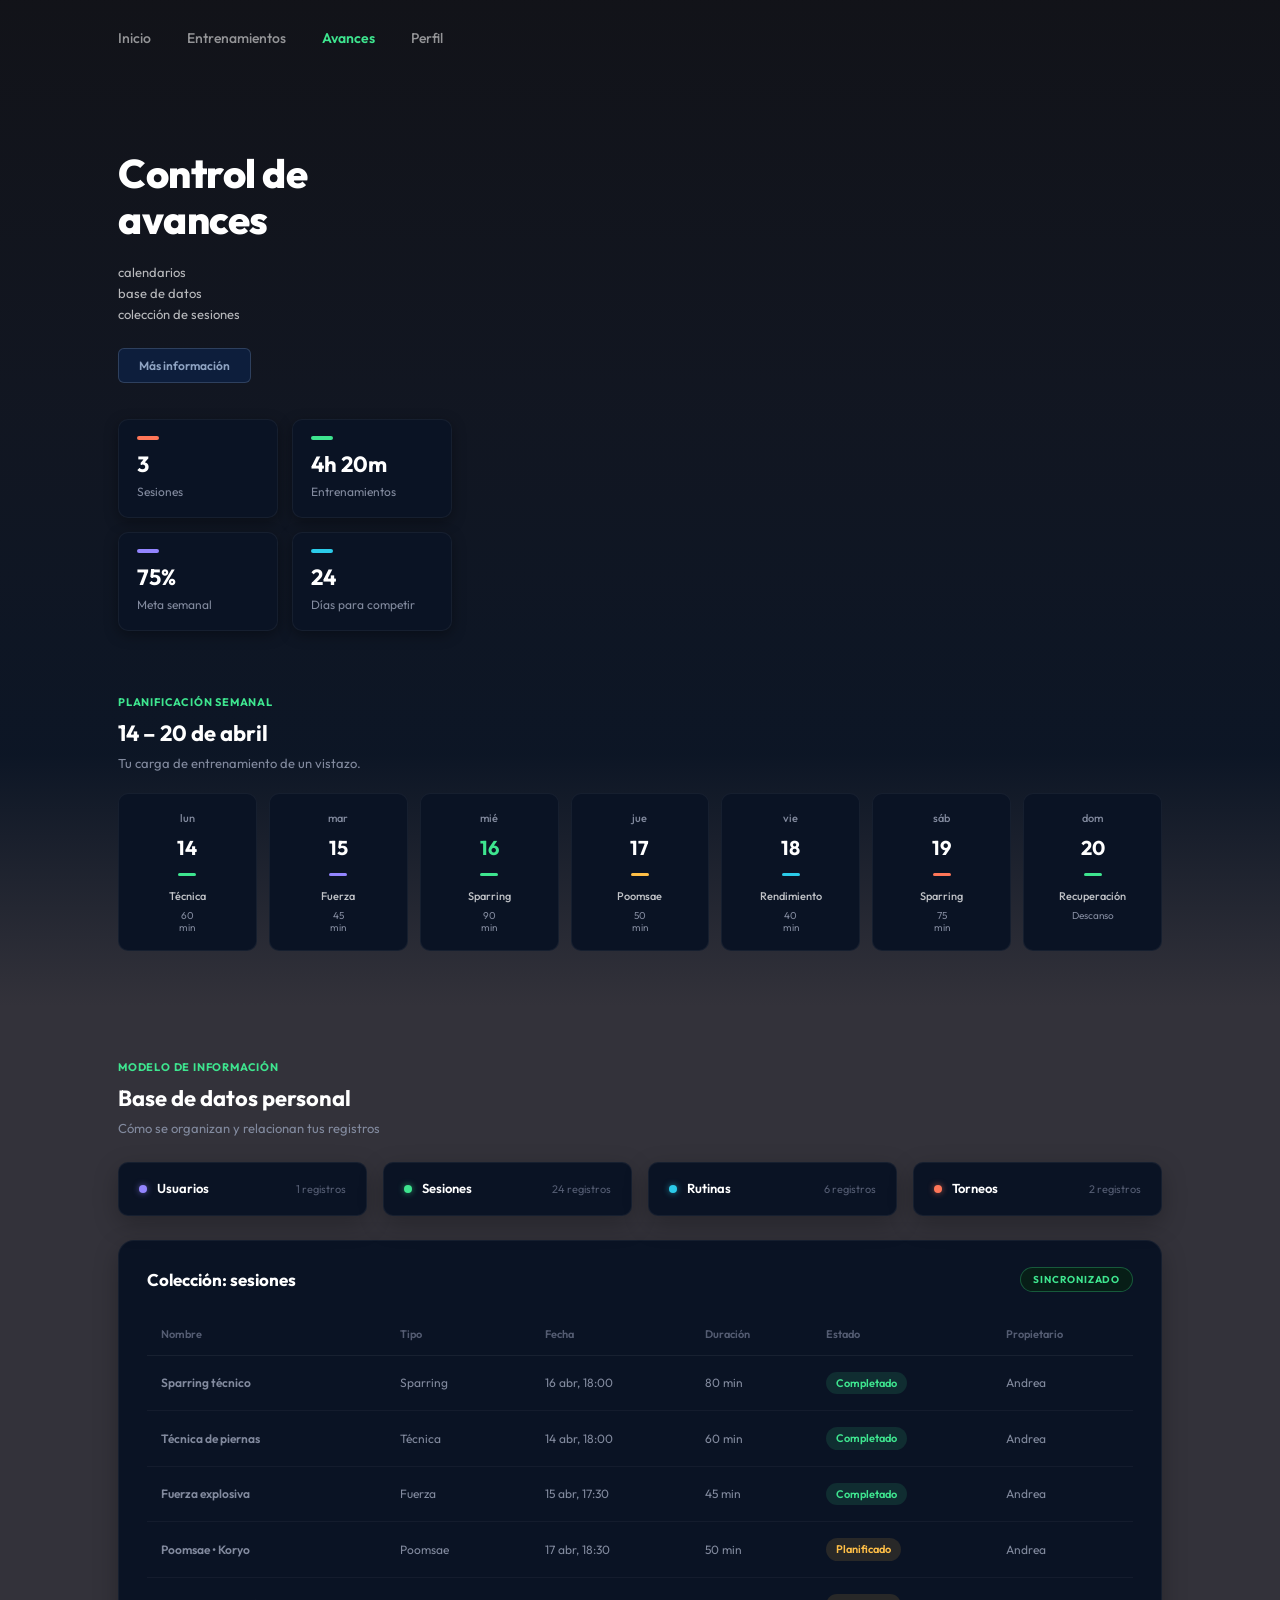
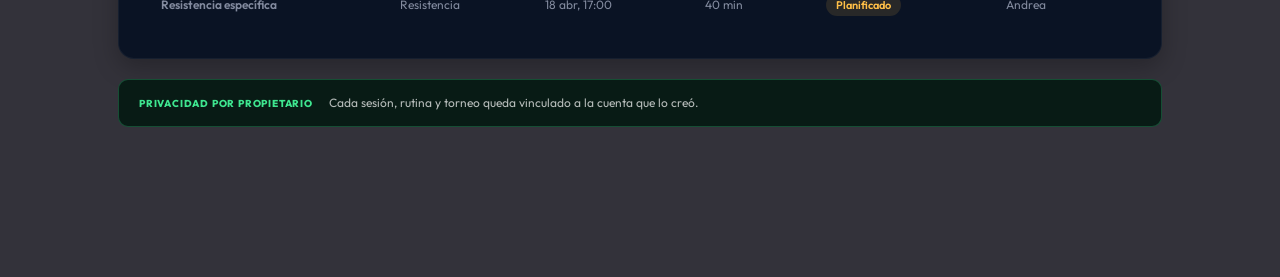
==== avances.html @ b34c8aa8 "Add files via upload" ====
<!DOCTYPE html>
<html lang="es">
<head>
    <meta charset="UTF-8">
    <meta name="viewport" content="width=device-width, initial-scale=1.0">
    <title>KickLab - Control de Avances</title>
    <link rel="stylesheet" href="style.css">
    <link rel="preconnect" href="https://fonts.googleapis.com">
    <link rel="preconnect" href="https://fonts.gstatic.com" crossorigin>
    <link href="https://fonts.googleapis.com/css2?family=Outfit:wght@300;400;500;600;700;800&display=swap" rel="stylesheet">
</head>
<body>
    <!-- Encabezado y Navegación Principal -->
    <header class="main-header">
        <nav class="navbar">
            <ul class="nav-links">
                <li><a href="index.html">Inicio</a></li>
                <li><a href="entrenamientos.html">Entrenamientos</a></li>
                <li><a href="avances.html" class="active">Avances</a></li>
                <li><a href="perfil.html">Perfil</a></li>
            </ul>
        </nav>
    </header>

    <main class="main-container">
        <!-- Hero Section con foto de combate y proyección aérea -->
        <section class="hero-section hero-avances">
            <div class="hero-overlay"></div>
            <div class="hero-content">
                <h1 class="hero-title">Control de<br>avances</h1>
                <p class="hero-subtitle">
                    calendarios<br>
                    base de datos<br>
                    colección de sesiones
                </p>
                <div class="hero-actions">
                    <button type="button" class="btn-more-info">Más información</button>
                </div>

                <!-- Tarjetas de Estadísticas Principales -->
                <div class="stats-grid">
                    <div class="stat-card">
                        <span class="stat-indicator stat-red"></span>
                        <h2 class="stat-value">3</h2>
                        <p class="stat-label">Sesiones</p>
                    </div>
                    <div class="stat-card">
                        <span class="stat-indicator stat-green"></span>
                        <h2 class="stat-value">4h 20m</h2>
                        <p class="stat-label">Entrenamientos</p>
                    </div>
                    <div class="stat-card">
                        <span class="stat-indicator stat-purple"></span>
                        <h2 class="stat-value">75%</h2>
                        <p class="stat-label">Meta semanal</p>
                    </div>
                    <div class="stat-card">
                        <span class="stat-indicator stat-blue"></span>
                        <h2 class="stat-value">24</h2>
                        <p class="stat-label">Días para competir</p>
                    </div>
                </div>
            </div>

            <!-- Planificación Semanal dentro del hero -->
            <div class="planificacion-wrapper">
                <div class="section-tag">PLANIFICACIÓN SEMANAL</div>
                <h2 class="section-title">14 – 20 de abril</h2>
                <p class="section-subtitle">Tu carga de entrenamiento de un vistazo.</p>

                <div class="semana-slider">
                    <article class="dia-card">
                        <span class="dia-nombre">lun</span>
                        <span class="dia-numero">14</span>
                        <div class="dia-bar" style="background-color: #3EE58F;"></div>
                        <p class="dia-tipo">Técnica</p>
                        <p class="dia-duracion">60<br>min</p>
                    </article>

                    <article class="dia-card">
                        <span class="dia-nombre">mar</span>
                        <span class="dia-numero">15</span>
                        <div class="dia-bar" style="background-color: #9385FF;"></div>
                        <p class="dia-tipo">Fuerza</p>
                        <p class="dia-duracion">45<br>min</p>
                    </article>

                    <article class="dia-card dia-activo">
                        <span class="dia-nombre">mié</span>
                        <span class="dia-numero">16</span>
                        <div class="dia-bar" style="background-color: #3EE58F;"></div>
                        <p class="dia-tipo">Sparring</p>
                        <p class="dia-duracion">90<br>min</p>
                    </article>

                    <article class="dia-card">
                        <span class="dia-nombre">jue</span>
                        <span class="dia-numero">17</span>
                        <div class="dia-bar" style="background-color: #FFBF47;"></div>
                        <p class="dia-tipo">Poomsae</p>
                        <p class="dia-duracion">50<br>min</p>
                    </article>

                    <article class="dia-card">
                        <span class="dia-nombre">vie</span>
                        <span class="dia-numero">18</span>
                        <div class="dia-bar" style="background-color: #2BCBE9;"></div>
                        <p class="dia-tipo">Rendimiento</p>
                        <p class="dia-duracion">40<br>min</p>
                    </article>

                    <article class="dia-card">
                        <span class="dia-nombre">sáb</span>
                        <span class="dia-numero">19</span>
                        <div class="dia-bar" style="background-color: #FF7658;"></div>
                        <p class="dia-tipo">Sparring</p>
                        <p class="dia-duracion">75<br>min</p>
                    </article>

                    <article class="dia-card">
                        <span class="dia-nombre">dom</span>
                        <span class="dia-numero">20</span>
                        <div class="dia-bar" style="background-color: #3EE58F;"></div>
                        <p class="dia-tipo">Recuperación</p>
                        <p class="dia-duracion">Descanso</p>
                    </article>
                </div>
            </div>
        </section>

        <!-- Sección: Base de Datos Personal -->
        <section class="avances-section">
            <div class="section-header-intro">
                <span class="section-tag">MODELO DE INFORMACIÓN</span>
                <h2 class="section-title">Base de datos personal</h2>
                <p class="section-subtitle">Cómo se organizan y relacionan tus registros</p>
            </div>

            <!-- Fila de 4 Tarjetas de Tablas de BD -->
            <div class="db-tables-grid">
                <div class="db-card">
                    <div class="db-header-pill">
                        <span class="db-dot dot-purple"></span>
                        <span class="db-name">Usuarios</span>
                    </div>
                    <span class="db-count">1 registros</span>
                </div>

                <div class="db-card">
                    <div class="db-header-pill">
                        <span class="db-dot dot-green"></span>
                        <span class="db-name">Sesiones</span>
                    </div>
                    <span class="db-count">24 registros</span>
                </div>

                <div class="db-card">
                    <div class="db-header-pill">
                        <span class="db-dot dot-cyan"></span>
                        <span class="db-name">Rutinas</span>
                    </div>
                    <span class="db-count">6 registros</span>
                </div>

                <div class="db-card">
                    <div class="db-header-pill">
                        <span class="db-dot dot-orange"></span>
                        <span class="db-name">Torneos</span>
                    </div>
                    <span class="db-count">2 registros</span>
                </div>
            </div>

            <!-- Tabla de Colección: Sesiones -->
            <article class="coleccion-card">
                <div class="coleccion-header">
                    <h3 class="coleccion-title">Colección: sesiones</h3>
                    <span class="badge-sincronizado">SINCRONIZADO</span>
                </div>

                <div class="table-responsive-wrapper">
                    <table class="data-table">
                        <thead>
                            <tr>
                                <th>Nombre</th>
                                <th>Tipo</th>
                                <th>Fecha</th>
                                <th>Duración</th>
                                <th>Estado</th>
                                <th>Propietario</th>
                            </tr>
                        </thead>
                        <tbody>
                            <tr>
                                <td class="td-nombre">Sparring técnico</td>
                                <td>Sparring</td>
                                <td>16 abr, 18:00</td>
                                <td>80 min</td>
                                <td><span class="status-pill status-completado">Completado</span></td>
                                <td class="td-propietario">Andrea</td>
                            </tr>
                            <tr>
                                <td class="td-nombre">Técnica de piernas</td>
                                <td>Técnica</td>
                                <td>14 abr, 18:00</td>
                                <td>60 min</td>
                                <td><span class="status-pill status-completado">Completado</span></td>
                                <td class="td-propietario">Andrea</td>
                            </tr>
                            <tr>
                                <td class="td-nombre">Fuerza explosiva</td>
                                <td>Fuerza</td>
                                <td>15 abr, 17:30</td>
                                <td>45 min</td>
                                <td><span class="status-pill status-completado">Completado</span></td>
                                <td class="td-propietario">Andrea</td>
                            </tr>
                            <tr>
                                <td class="td-nombre">Poomsae • Koryo</td>
                                <td>Poomsae</td>
                                <td>17 abr, 18:30</td>
                                <td>50 min</td>
                                <td><span class="status-pill status-planificado">Planificado</span></td>
                                <td class="td-propietario">Andrea</td>
                            </tr>
                            <tr>
                                <td class="td-nombre">Resistencia específica</td>
                                <td>Resistencia</td>
                                <td>18 abr, 17:00</td>
                                <td>40 min</td>
                                <td><span class="status-pill status-planificado">Planificado</span></td>
                                <td class="td-propietario">Andrea</td>
                            </tr>
                        </tbody>
                    </table>
                </div>
            </article>

            <!-- Banner Verde Inferior: Privacidad por Propietario -->
            <div class="privacy-banner">
                <span class="privacy-tag">PRIVACIDAD POR PROPIETARIO</span>
                <span class="privacy-text">Cada sesión, rutina y torneo queda vinculado a la cuenta que lo creó.</span>
            </div>
        </section>
    </main>
</body>
</html>
---- style.css ----
/* ==========================================================================
   KickLab - Taekwondo Training Platform
   Estilos CSS inspirados en el diseño Figma
   ========================================================================== */

/* 1. IMPORTACIONES & TIPOGRAFÍA */
@import url('https://fonts.googleapis.com/css2?family=Outfit:wght@300;400;500;600;700;800&display=swap');

@font-face {
    font-family: 'Nexa Bold';
    src: url('tipografia/Nexa-Bold.ttf') format('truetype'),
         url('../tipografia/Nexa-Bold.ttf') format('truetype');
    font-weight: 700;
    font-style: normal;
    font-display: swap;
}

@font-face {
    font-family: 'Nexa Light';
    src: url('tipografia/Nexa-Light.ttf') format('truetype'),
         url('../tipografia/Nexa-Light.ttf') format('truetype');
    font-weight: 300;
    font-style: normal;
    font-display: swap;
}

/* 2. VARIABLES CSS (PALETA EXACTA DE FIGMA) */
:root {
    /* Fondos */
    --bg-main: #33323A;              /* Fondo gris oscuro pizarra del diseño */
    --bg-card: #0A1324;              /* Azul marino oscuro profundo para tarjetas */
    --bg-card-hover: #0E1A32;
    --bg-chip: #070F1E;              /* Fondo de inputs y chips inactivos */
    --bg-active-chip: #092E20;       /* Verde oscuro de chip seleccionado */

    /* Colores Neón / Acentos */
    --color-neon-green: #3EE58F;     /* Verde neón brillante para acciones, checkmarks y botones */
    --color-neon-green-hover: #34cf7f;
    --color-orange: #FF7658;         /* Coral / naranja para badges y métricas */
    --color-purple: #9385FF;         /* Púrpura */
    --color-yellow: #FFBF47;         /* Amarillo / ámbar */
    --color-cyan: #2BCBE9;           /* Celeste / Cyan */
    --color-blue-btn: #0D1E3C;       /* Azul botón 'Más información' */

    /* Textos */
    --text-white: #FFFFFF;
    --text-light: #E0E2EC;
    --text-muted: #828A9E;           /* Gris plateado de subtítulos y etiquetas */
    --text-dim: #545C72;
    --text-dark: #0A1324;

    /* Bordes y Sombras */
    --border-card: 1px solid rgba(255, 255, 255, 0.05);
    --border-active: 1px solid var(--color-neon-green);
    --border-subtle: 1px solid #14223A;
    --radius-sm: 6px;
    --radius-md: 10px;
    --radius-lg: 16px;
    --radius-full: 9999px;
    --shadow-card: 0 8px 24px rgba(0, 0, 0, 0.25);

    /* Tipografía */
    --font-primary: 'Outfit', -apple-system, BlinkMacSystemFont, "Segoe UI", Roboto, sans-serif;
    --font-heading: 'Outfit', 'Nexa Bold', sans-serif;
}

/* 3. RESET & ESTILOS BASE */
*, *::before, *::after {
    box-sizing: border-box;
    margin: 0;
    padding: 0;
}

html {
    scroll-behavior: smooth;
}

body {
    background-color: var(--bg-main);
    color: var(--text-light);
    font-family: var(--font-primary);
    font-size: 14px;
    line-height: 1.5;
    -webkit-font-smoothing: antialiased;
    overflow-x: hidden;
}

a {
    color: inherit;
    text-decoration: none;
    transition: color 0.2s ease;
}

button {
    font-family: inherit;
    cursor: pointer;
    border: none;
    outline: none;
}

ul {
    list-style: none;
}

/* Contenedor principal centrado con amplio margen lateral */
.main-container {
    width: 100%;
    max-width: 1140px;
    margin: 0 auto;
    padding: 0 48px 90px; /* Margen aumentado a izquierda y derecha */
}

/* 4. NAVBAR SUPERIOR */
.main-header {
    width: 100%;
    position: absolute;
    top: 0;
    left: 0;
    z-index: 50;
    padding: 28px 0;
}

.navbar {
    max-width: 1140px;
    margin: 0 auto;
    padding: 0 48px;
}

.nav-links {
    display: flex;
    gap: 36px;
}

.nav-links li a {
    font-size: 14px;
    font-weight: 500;
    color: rgba(255, 255, 255, 0.55);
    transition: all 0.2s ease;
    padding: 4px 0;
}

.nav-links li a:hover {
    color: var(--text-white);
}

.nav-links li a.active {
    color: var(--color-neon-green);
    font-weight: 600;
}

/* 5. HERO SECTION CON FOTO DE FONDO */
.hero-section {
    position: relative;
    width: 100vw;
    margin-left: calc(-50vw + 50%);
    background-image: url('img/hero-inicio.jpg');
    background-size: cover;
    background-position: center 30%;
    background-repeat: no-repeat;
    padding-top: 110px;
    padding-bottom: 55px;
    color: var(--text-white);
}

/* Hero específico para Entrenamientos con la foto de celio 4030 (QRO) */
.hero-entrenamientos {
    background-image: url('img/hero-entrenamientos.jpg');
    background-position: center 25%;
}

/* Hero específico para Perfil: atleta con casco azul mirando arriba */
.hero-perfil {
    background-image: url('img/hero-perfil.jpg');
    background-position: center 20%;
}

/* Hero específico para Avances: combate dinámico aéreo */
.hero-avances {
    background-image: url('img/hero-avances.jpg');
    background-position: center 35%;
}

/* Capa de oscurecimiento y gradiente hacia el fondo gris pizarra */
.hero-overlay {
    position: absolute;
    inset: 0;
    background: linear-gradient(
        180deg,
        rgba(5, 7, 12, 0.72) 0%,
        rgba(10, 16, 28, 0.82) 40%,
        rgba(10, 20, 36, 0.94) 75%,
        #33323A 100%
    );
    z-index: 1;
}

.hero-content {
    position: relative;
    z-index: 2;
    max-width: 1140px;
    margin: 0 auto;
    padding: 40px 48px 20px;
}

.hero-title {
    font-family: var(--font-heading);
    font-size: 40px;
    font-weight: 800;
    line-height: 1.15;
    letter-spacing: -0.5px;
    margin-bottom: 20px;
    color: var(--text-white);
}

.hero-subtitle {
    font-size: 13px;
    line-height: 1.6;
    color: rgba(255, 255, 255, 0.7);
    margin-bottom: 24px;
    max-width: 380px;
}

/* Lista con viñetas para la sección de rutinas */
.hero-rutinas-list {
    margin-bottom: 24px;
    font-size: 13px;
    line-height: 1.6;
}

.hero-rutinas-label {
    color: rgba(255, 255, 255, 0.9);
    font-weight: 600;
    margin-bottom: 4px;
}

.rutinas-bullet-list {
    list-style: disc;
    padding-left: 20px;
    color: rgba(255, 255, 255, 0.65);
}

.rutinas-bullet-list li {
    margin-bottom: 2px;
}

.hero-actions {
    margin-bottom: 36px;
}

.btn-more-info {
    display: inline-block;
    background-color: var(--color-blue-btn);
    color: #8FA4C3;
    padding: 9px 20px;
    border-radius: var(--radius-sm);
    font-size: 12px;
    font-weight: 600;
    border: 1px solid rgba(143, 164, 195, 0.25);
    transition: all 0.2s ease;
}

.btn-more-info:hover {
    background-color: #122850;
    color: var(--text-white);
    border-color: rgba(143, 164, 195, 0.5);
}

/* Grilla de 4 estadísticas principales */
.stats-grid {
    display: grid;
    grid-template-columns: repeat(2, minmax(140px, 160px));
    gap: 14px;
    margin-bottom: 40px;
}

.stat-card {
    background-color: var(--bg-card);
    border-radius: var(--radius-md);
    padding: 16px 18px;
    border: var(--border-card);
    box-shadow: 0 4px 14px rgba(0, 0, 0, 0.35);
    display: flex;
    flex-direction: column;
    justify-content: space-between;
    min-height: 90px;
    transition: transform 0.2s ease;
}

.stat-card:hover {
    transform: translateY(-2px);
}

.stat-indicator {
    width: 22px;
    height: 4px;
    border-radius: 2px;
    display: block;
    margin-bottom: 8px;
}

.stat-red { background-color: var(--color-orange); }
.stat-green { background-color: var(--color-neon-green); }
.stat-purple { background-color: var(--color-purple); }
.stat-blue { background-color: var(--color-cyan); }

.stat-value {
    font-size: 22px;
    font-weight: 700;
    color: var(--text-white);
    margin-bottom: 2px;
}

.stat-label {
    font-size: 12px;
    color: var(--text-muted);
}

/* 6. PLANIFICACIÓN SEMANAL (SLIDER DE DÍAS) */
.planificacion-wrapper {
    position: relative;
    z-index: 2;
    max-width: 1140px;
    margin: 0 auto;
    padding: 0 48px;
}

.section-tag {
    display: inline-block;
    font-size: 11px;
    font-weight: 700;
    letter-spacing: 0.8px;
    text-transform: uppercase;
    color: var(--color-neon-green);
    margin-bottom: 6px;
}

.section-title {
    font-size: 22px;
    font-weight: 700;
    color: var(--text-white);
    margin-bottom: 4px;
}

.section-subtitle {
    font-size: 13px;
    color: var(--text-muted);
    margin-bottom: 20px;
}

.semana-slider {
    display: grid;
    grid-template-columns: repeat(7, 1fr);
    gap: 12px;
    width: 100%;
}

.dia-card {
    background-color: var(--bg-card);
    border-radius: var(--radius-md);
    padding: 16px 12px;
    text-align: center;
    border: var(--border-card);
    display: flex;
    flex-direction: column;
    align-items: center;
    gap: 6px;
    transition: transform 0.2s ease, border-color 0.2s ease;
}

.dia-card:hover {
    transform: translateY(-3px);
}

.dia-nombre {
    font-size: 11px;
    text-transform: lowercase;
    color: var(--text-muted);
    font-weight: 500;
}

.dia-numero {
    font-size: 20px;
    font-weight: 700;
    color: var(--text-white);
}

/* Día activo destacado en verde neón */
.dia-activo .dia-numero {
    color: var(--color-neon-green);
}

.dia-bar {
    width: 18px;
    height: 3px;
    border-radius: 2px;
    margin: 4px 0 6px;
}

.dia-tipo {
    font-size: 11px;
    color: rgba(255, 255, 255, 0.75);
    font-weight: 500;
}

.dia-duracion {
    font-size: 10px;
    color: var(--text-muted);
    line-height: 1.2;
}

/* 7. BOTONES COMUNES */
.btn-green-neon {
    background-color: var(--color-neon-green);
    color: #072214;
    font-size: 13px;
    font-weight: 700;
    padding: 10px 24px;
    border-radius: var(--radius-sm);
    box-shadow: 0 4px 14px rgba(62, 229, 143, 0.35);
    transition: all 0.2s ease;
    display: inline-block;
    text-align: center;
}

.btn-green-neon:hover {
    background-color: var(--color-neon-green-hover);
    transform: translateY(-1px);
    box-shadow: 0 6px 18px rgba(62, 229, 143, 0.45);
}

/* Botón con contorno azul */
.btn-outline-blue {
    background-color: #0B1728;
    color: #6C82A3;
    font-size: 12px;
    font-weight: 600;
    padding: 9px 18px;
    border-radius: var(--radius-sm);
    border: 1px solid rgba(108, 130, 163, 0.25);
    transition: all 0.2s ease;
    display: inline-block;
    text-align: center;
}

.btn-outline-blue:hover {
    background-color: #122540;
    color: var(--text-white);
    border-color: rgba(108, 130, 163, 0.5);
}

/* 8. SECCIÓN INDEX: PRÓXIMOS RETOS / TORNEOS */
.retos-section {
    padding-top: 50px;
    margin-bottom: 50px;
}

.retos-header,
.section-header-row {
    display: flex;
    justify-content: space-between;
    align-items: flex-end;
    margin-bottom: 24px;
}

.retos-grid {
    display: grid;
    grid-template-columns: repeat(2, 1fr);
    gap: 20px;
}

.reto-card {
    background-color: var(--bg-card);
    border-radius: var(--radius-lg);
    padding: 24px;
    border: var(--border-card);
    box-shadow: var(--shadow-card);
}

.reto-main-info {
    display: flex;
    align-items: flex-start;
    gap: 16px;
    margin-bottom: 22px;
}

.reto-badge-fecha {
    background-color: rgba(255, 255, 255, 0.04);
    border: 1px solid rgba(255, 118, 88, 0.35);
    border-radius: var(--radius-md);
    padding: 8px 14px;
    text-align: center;
    min-width: 58px;
}

.badge-fecha-orange {
    border-color: rgba(255, 118, 88, 0.4);
}

.badge-dia {
    display: block;
    font-size: 20px;
    font-weight: 800;
    color: var(--color-orange);
    line-height: 1.1;
}

.badge-mes {
    font-size: 11px;
    font-weight: 600;
    color: var(--color-orange);
    text-transform: lowercase;
}

.reto-detalles .reto-nombre {
    font-size: 16px;
    font-weight: 700;
    color: var(--text-white);
    margin-bottom: 4px;
}

.reto-detalles .reto-lugar {
    font-size: 12px;
    color: var(--text-muted);
    margin-bottom: 4px;
}

.reto-detalles .reto-categoria {
    display: inline-block;
    font-size: 11px;
    font-weight: 500;
    color: var(--text-muted);
}

.reto-checklist-header {
    display: flex;
    justify-content: space-between;
    font-size: 12px;
    font-weight: 600;
    color: var(--text-muted);
    border-top: 1px solid rgba(255, 255, 255, 0.06);
    padding-top: 14px;
    margin-bottom: 12px;
}

.checklist {
    display: flex;
    flex-direction: column;
    gap: 8px;
}

.check-item {
    display: flex;
    align-items: center;
    gap: 10px;
    font-size: 12px;
    color: var(--text-light);
}

.check-item.check-done .check-icon {
    color: var(--color-neon-green);
    font-weight: 800;
    font-size: 13px;
}

.check-item.check-pending .check-icon {
    color: var(--text-dim);
    font-size: 11px;
}

.check-item.check-pending .check-text {
    color: var(--text-muted);
}

/* 9. SECCIÓN INDEX: CUENTA ATRÁS */
.cuenta-atras-section {
    margin-bottom: 60px;
}

.countdown-card {
    background-color: var(--bg-card);
    border-radius: var(--radius-lg);
    padding: 28px 32px;
    border: var(--border-card);
    box-shadow: var(--shadow-card);
    display: grid;
    grid-template-columns: repeat(4, 1fr);
    gap: 24px;
    text-align: center;
}

.countdown-item {
    display: flex;
    flex-direction: column;
    align-items: center;
    gap: 8px;
}

.countdown-pill {
    width: 32px;
    height: 14px;
    border-radius: 7px;
    margin-bottom: 4px;
}

.countdown-value {
    font-size: 20px;
    font-weight: 700;
    color: var(--text-white);
}

.countdown-label {
    font-size: 12px;
    color: var(--text-muted);
}

/* 10. SECCIÓN INDEX: FINALIZAR SESIÓN */
.finalizar-section {
    padding-bottom: 40px;
}

.finalizar-container {
    display: grid;
    grid-template-columns: 320px 1fr;
    gap: 40px;
    align-items: flex-start;
}

.pasos-stepper {
    margin-top: 36px;
    display: flex;
    flex-direction: column;
    gap: 20px;
}

.stepper-item {
    display: flex;
    align-items: center;
    gap: 14px;
}

.step-num {
    width: 26px;
    height: 26px;
    border-radius: 50%;
    display: flex;
    align-items: center;
    justify-content: center;
    font-size: 12px;
    font-weight: 700;
    background-color: #1A1F2C;
    color: var(--text-muted);
    border: 1px solid rgba(255, 255, 255, 0.08);
}

.stepper-item.step-completed .step-num {
    background-color: var(--color-neon-green);
    color: #072214;
    border-color: var(--color-neon-green);
}

.step-label {
    font-size: 14px;
    font-weight: 600;
    color: var(--text-muted);
}

.stepper-item.step-completed .step-label {
    color: var(--text-white);
}

.finalizar-card {
    background-color: var(--bg-card);
    border-radius: var(--radius-lg);
    padding: 30px;
    border: var(--border-card);
    box-shadow: var(--shadow-card);
}

.card-form-header {
    display: flex;
    justify-content: space-between;
    align-items: center;
    margin-bottom: 24px;
    padding-bottom: 16px;
    border-bottom: 1px solid rgba(255, 255, 255, 0.05);
}

.card-form-title {
    font-size: 18px;
    font-weight: 700;
    color: var(--text-white);
}

.badge-session-date {
    display: inline-block;
    font-size: 10px;
    font-weight: 700;
    letter-spacing: 0.8px;
    color: var(--color-neon-green);
    background-color: #081D17;
    border: 1px solid rgba(62, 229, 143, 0.3);
    border-radius: var(--radius-sm);
    padding: 4px 10px;
}

.form-row-dual {
    display: grid;
    grid-template-columns: 1fr 1fr;
    gap: 20px;
    margin-bottom: 20px;
}

.field-label {
    display: block;
    font-size: 10px;
    font-weight: 700;
    letter-spacing: 0.6px;
    color: var(--text-muted);
    text-transform: uppercase;
    margin-bottom: 8px;
}

.input-control {
    width: 100%;
    background-color: var(--bg-chip);
    border: var(--border-subtle);
    border-radius: var(--radius-sm);
    color: var(--text-white);
    padding: 10px 14px;
    font-size: 13px;
    outline: none;
    font-family: inherit;
    transition: border-color 0.2s ease;
}

.chips-row {
    display: flex;
    gap: 8px;
    flex-wrap: wrap;
}

.btn-chip {
    background-color: var(--bg-chip);
    color: var(--text-muted);
    border: var(--border-subtle);
    border-radius: var(--radius-sm);
    padding: 9px 16px;
    font-size: 12px;
    font-weight: 500;
    transition: all 0.15s ease;
}

.btn-chip:hover {
    color: var(--text-white);
    border-color: rgba(255, 255, 255, 0.15);
}

.btn-chip.chip-selected {
    background-color: var(--bg-active-chip);
    color: var(--color-neon-green);
    border: 1px solid var(--color-neon-green);
    font-weight: 600;
}

.form-group {
    margin-bottom: 20px;
}

.tags-container {
    display: flex;
    gap: 8px;
    flex-wrap: wrap;
}

.tag-item {
    background-color: var(--bg-chip);
    color: rgba(255, 255, 255, 0.85);
    border: var(--border-subtle);
    border-radius: var(--radius-sm);
    padding: 7px 14px;
    font-size: 12px;
}

.textarea-control {
    width: 100%;
    background-color: var(--bg-chip);
    border: var(--border-subtle);
    border-radius: var(--radius-sm);
    color: var(--text-light);
    padding: 12px 14px;
    font-size: 13px;
    line-height: 1.5;
    outline: none;
    resize: vertical;
    font-family: inherit;
}

.textarea-control::placeholder {
    color: #4A5368;
    font-size: 12px;
}

.textarea-control:focus,
.input-control:focus {
    border-color: var(--color-neon-green);
}

.chips-sensacion .btn-chip {
    padding: 8px 14px;
}

.form-submit-row {
    display: flex;
    justify-content: flex-end;
    margin-top: 24px;
}

.btn-guardar {
    padding: 11px 28px;
}

/* 11. ENTRENAMIENTOS.HTML: BIBLIOTECA & CALENDARIO */
.biblioteca-section {
    padding-top: 50px;
    margin-bottom: 60px;
}

.biblioteca-grid {
    display: grid;
    grid-template-columns: repeat(3, 1fr);
    gap: 20px;
}

.rutina-card {
    background-color: var(--bg-card);
    border-radius: var(--radius-lg);
    padding: 24px;
    border: var(--border-card);
    box-shadow: var(--shadow-card);
    display: flex;
    flex-direction: column;
    justify-content: space-between;
    transition: transform 0.2s ease, box-shadow 0.2s ease;
}

.rutina-card:hover {
    transform: translateY(-3px);
    box-shadow: 0 12px 28px rgba(0, 0, 0, 0.35);
}

.rutina-badge-pill {
    display: inline-block;
    align-self: flex-start;
    font-size: 11px;
    font-weight: 700;
    padding: 4px 12px;
    border-radius: var(--radius-full);
    margin-bottom: 16px;
}

.pill-cyan {
    background-color: rgba(43, 203, 233, 0.15);
    color: var(--color-cyan);
    border: 1px solid rgba(43, 203, 233, 0.3);
}

.pill-orange {
    background-color: rgba(255, 118, 88, 0.15);
    color: var(--color-orange);
    border: 1px solid rgba(255, 118, 88, 0.3);
}

.pill-purple-light {
    background-color: rgba(147, 133, 255, 0.15);
    color: #B9B0FF;
    border: 1px solid rgba(147, 133, 255, 0.3);
}

.pill-yellow {
    background-color: rgba(255, 191, 71, 0.15);
    color: var(--color-yellow);
    border: 1px solid rgba(255, 191, 71, 0.3);
}

.pill-purple {
    background-color: rgba(147, 133, 255, 0.2);
    color: var(--color-purple);
    border: 1px solid rgba(147, 133, 255, 0.35);
}

.rutina-title {
    font-size: 17px;
    font-weight: 700;
    color: var(--text-white);
    margin-bottom: 4px;
}

.rutina-meta {
    font-size: 12px;
    color: var(--text-muted);
    margin-bottom: 16px;
}

.rutina-checklist {
    display: flex;
    flex-direction: column;
    gap: 8px;
    margin-bottom: 22px;
}

.rutina-checklist li {
    font-size: 12px;
    color: rgba(255, 255, 255, 0.65);
    display: flex;
    align-items: center;
    gap: 8px;
}

.rutina-check-bullet {
    color: var(--color-neon-green);
    font-size: 12px;
    font-weight: 800;
}

.btn-rutina-action {
    width: 100%;
    background-color: #0B1930;
    color: #6C82A3;
    font-size: 12px;
    font-weight: 600;
    padding: 10px;
    border-radius: var(--radius-sm);
    border: 1px solid rgba(108, 130, 163, 0.2);
    transition: all 0.2s ease;
}

.btn-rutina-action:hover {
    background-color: #12284C;
    color: var(--text-white);
    border-color: rgba(108, 130, 163, 0.45);
}

.calendario-section {
    padding-bottom: 60px;
}

.calendar-wrapper {
    background-color: var(--bg-card);
    border-radius: var(--radius-lg);
    border: var(--border-card);
    box-shadow: var(--shadow-card);
    overflow-x: auto;
    padding: 2px;
}

.calendar-grid {
    display: grid;
    grid-template-columns: 70px repeat(7, 1fr);
    min-width: 800px;
    background-color: rgba(255, 255, 255, 0.04);
    gap: 1px;
}

.cal-cell {
    background-color: var(--bg-card);
    min-height: 48px;
    padding: 6px;
    position: relative;
    display: flex;
    align-items: center;
    justify-content: center;
}

.cal-cell.cal-header {
    min-height: 38px;
    background-color: #0E1A30;
    font-size: 11px;
    font-weight: 600;
    color: var(--text-muted);
}

.cal-cell.cal-header-active {
    color: var(--color-neon-green);
    font-weight: 700;
}

.cal-cell.cal-time {
    background-color: #081120;
    font-size: 11px;
    font-weight: 500;
    color: var(--text-dim);
}

.cal-event {
    width: 100%;
    height: 100%;
    min-height: 42px;
    border-radius: var(--radius-sm);
    padding: 6px 8px;
    display: flex;
    flex-direction: column;
    justify-content: center;
    text-align: left;
    font-size: 10px;
    line-height: 1.25;
    transition: transform 0.15s ease;
}

.cal-event:hover {
    transform: scale(1.02);
}

.cal-event strong {
    font-size: 10px;
    font-weight: 700;
    margin-bottom: 2px;
}

.cal-event span {
    font-size: 9px;
    opacity: 0.8;
}

.event-green {
    background-color: #0D3328;
    color: var(--color-neon-green);
    border-left: 3px solid var(--color-neon-green);
}

.event-purple {
    background-color: #24254D;
    color: #B2A9FF;
    border-left: 3px solid var(--color-purple);
}

.event-orange {
    background-color: #3D2224;
    color: #FFA592;
    border-left: 3px solid var(--color-orange);
}

.event-amber {
    background-color: #38301E;
    color: #FFDA82;
    border-left: 3px solid var(--color-yellow);
}

.event-cyan {
    background-color: #0C3446;
    color: #6EE4F7;
    border-left: 3px solid var(--color-cyan);
}

.event-rose {
    background-color: #38232A;
    color: #FFA2B8;
    border-left: 3px solid #FF5C8A;
}

/* ==========================================================================
   12. ESTILOS DE LA PÁGINA: PERFIL.HTML
   ========================================================================== */

.perfil-section {
    padding-top: 50px;
    margin-bottom: 60px;
}

.perfil-section-intro {
    margin-bottom: 28px;
}

.perfil-top-grid {
    display: grid;
    grid-template-columns: 1.6fr 1fr;
    gap: 20px;
    margin-bottom: 20px;
}

.perfil-card {
    background-color: var(--bg-card);
    border-radius: var(--radius-lg);
    padding: 28px;
    border: var(--border-card);
    box-shadow: var(--shadow-card);
}

.perfil-card-title {
    font-size: 18px;
    font-weight: 700;
    color: var(--text-white);
    margin-bottom: 4px;
}

.perfil-card-subtitle {
    font-size: 12px;
    color: var(--text-muted);
    margin-bottom: 22px;
}

.select-wrapper {
    position: relative;
    width: 100%;
}

.select-control {
    appearance: none;
    -webkit-appearance: none;
    cursor: pointer;
    background-image: url("data:image/svg+xml,%3Csvg xmlns='http://www.w3.org/2000/svg' width='12' height='12' viewBox='0 0 24 24' fill='none' stroke='%23828A9E' stroke-width='2' stroke-linecap='round' stroke-linejoin='round'%3E%3Cpolyline points='6 9 12 15 18 9'%3E%3C/polyline%3E%3C/svg%3E");
    background-repeat: no-repeat;
    background-position: right 14px center;
    padding-right: 36px;
}

.select-control option {
    background-color: var(--bg-card);
    color: var(--text-white);
}

.field-help-text {
    font-size: 11px;
    color: var(--text-dim);
    margin-top: -6px;
    margin-bottom: 22px;
}

.form-action-left {
    display: flex;
    justify-content: flex-start;
}

/* Tarjeta: Tu próximo reto (en Perfil) */
.proximo-reto-card {
    display: flex;
    flex-direction: column;
    justify-content: space-between;
}

.reto-nombre-destacado {
    font-size: 15px;
    font-weight: 700;
    color: var(--text-white);
    margin-top: 10px;
    margin-bottom: 2px;
}

.reto-fecha-lugar {
    font-size: 12px;
    color: var(--text-muted);
    margin-bottom: 24px;
}

.reto-meta-countdown {
    margin-bottom: 24px;
}

.countdown-highlight {
    font-size: 20px;
    font-weight: 700;
    color: var(--color-neon-green);
    margin-bottom: 12px;
}

.progress-info-row {
    display: flex;
    justify-content: space-between;
    font-size: 12px;
    color: var(--text-muted);
    margin-bottom: 8px;
}

.progress-percent {
    font-weight: 600;
    color: var(--text-white);
}

.progress-bar-container {
    width: 100%;
    height: 8px;
    background-color: #070F1E;
    border-radius: var(--radius-full);
    overflow: hidden;
    border: 1px solid rgba(255, 255, 255, 0.04);
}

.progress-bar-fill {
    height: 100%;
    background: linear-gradient(90deg, #3EE58F 0%, #34cf7f 100%);
    border-radius: var(--radius-full);
    box-shadow: 0 0 10px rgba(62, 229, 143, 0.5);
}

/* Preferencias y Privacidad */
.preferencias-card {
    margin-bottom: 16px;
}

.preferencias-list {
    display: flex;
    flex-direction: column;
    gap: 16px;
    margin-top: 18px;
}

.preferencia-item {
    display: flex;
    justify-content: space-between;
    align-items: center;
    padding: 10px 0;
    border-bottom: 1px solid rgba(255, 255, 255, 0.04);
}

.preferencia-item:last-child {
    border-bottom: none;
    padding-bottom: 0;
}

.preferencia-titulo {
    font-size: 14px;
    font-weight: 600;
    color: var(--text-white);
    margin-bottom: 3px;
}

.preferencia-desc {
    font-size: 12px;
    color: var(--text-muted);
}

.perfil-footer-disclaimer {
    font-size: 11px;
    color: var(--text-dim);
    margin-top: 14px;
}

/* ==========================================================================
   13. ESTILOS DE LA PÁGINA: AVANCES.HTML
   ========================================================================== */

.avances-section {
    padding-top: 50px;
    margin-bottom: 60px;
}

.section-header-intro {
    margin-bottom: 24px;
}

/* Fila de 4 Tarjetas de Tablas de BD */
.db-tables-grid {
    display: grid;
    grid-template-columns: repeat(4, 1fr);
    gap: 16px;
    margin-bottom: 24px;
}

.db-card {
    background-color: var(--bg-card);
    border-radius: var(--radius-md);
    padding: 16px 20px;
    border: var(--border-card);
    display: flex;
    align-items: center;
    justify-content: space-between;
    box-shadow: var(--shadow-card);
    transition: transform 0.2s ease;
}

.db-card:hover {
    transform: translateY(-2px);
}

.db-header-pill {
    display: flex;
    align-items: center;
    gap: 10px;
}

.db-dot {
    width: 8px;
    height: 8px;
    border-radius: 50%;
}

.dot-purple { background-color: var(--color-purple); box-shadow: 0 0 6px rgba(147, 133, 255, 0.6); }
.dot-green { background-color: var(--color-neon-green); box-shadow: 0 0 6px rgba(62, 229, 143, 0.6); }
.dot-cyan { background-color: var(--color-cyan); box-shadow: 0 0 6px rgba(43, 203, 233, 0.6); }
.dot-orange { background-color: var(--color-orange); box-shadow: 0 0 6px rgba(255, 118, 88, 0.6); }

.db-name {
    font-size: 13px;
    font-weight: 600;
    color: var(--text-white);
}

.db-count {
    font-size: 11px;
    color: var(--text-dim);
}

/* Colección: sesiones */
.coleccion-card {
    background-color: var(--bg-card);
    border-radius: var(--radius-lg);
    padding: 26px 28px;
    border: var(--border-card);
    box-shadow: var(--shadow-card);
    margin-bottom: 20px;
}

.coleccion-header {
    display: flex;
    justify-content: space-between;
    align-items: center;
    margin-bottom: 22px;
}

.coleccion-title {
    font-size: 17px;
    font-weight: 700;
    color: var(--text-white);
}

.badge-sincronizado {
    font-size: 10px;
    font-weight: 700;
    letter-spacing: 0.8px;
    color: var(--color-neon-green);
    background-color: #071E17;
    border: 1px solid rgba(62, 229, 143, 0.3);
    padding: 4px 12px;
    border-radius: var(--radius-full);
}

/* Tabla de Datos de Sesiones */
.table-responsive-wrapper {
    overflow-x: auto;
}

.data-table {
    width: 100%;
    border-collapse: collapse;
    font-size: 12px;
    text-align: left;
}

.data-table th {
    padding: 12px 14px;
    font-size: 11px;
    font-weight: 600;
    color: var(--text-dim);
    border-bottom: 1px solid rgba(255, 255, 255, 0.06);
    text-transform: capitalize;
}

.data-table td {
    padding: 16px 14px;
    color: var(--text-muted);
    border-bottom: 1px solid rgba(255, 255, 255, 0.04);
}

.data-table tbody tr {
    transition: background-color 0.15s ease;
}

.data-table tbody tr:hover {
    background-color: rgba(255, 255, 255, 0.02);
}

.data-table tbody tr:last-child td {
    border-bottom: none;
}

.td-nombre {
    font-weight: 600;
    color: var(--text-white);
}

.td-propietario {
    color: rgba(255, 255, 255, 0.7);
}

/* Píldoras de Estado en la Tabla */
.status-pill {
    display: inline-block;
    padding: 3px 10px;
    border-radius: var(--radius-full);
    font-size: 11px;
    font-weight: 600;
}

.status-completado {
    color: var(--color-neon-green);
    background-color: rgba(62, 229, 143, 0.12);
}

.status-planificado {
    color: var(--color-yellow);
    background-color: rgba(255, 191, 71, 0.12);
}

/* Banner de Privacidad Verde */
.privacy-banner {
    background-color: #081B15;
    border: 1px solid rgba(62, 229, 143, 0.25);
    border-radius: var(--radius-md);
    padding: 14px 20px;
    display: flex;
    align-items: center;
    gap: 16px;
}

.privacy-tag {
    font-size: 10px;
    font-weight: 800;
    letter-spacing: 0.8px;
    color: var(--color-neon-green);
    white-space: nowrap;
}

.privacy-text {
    font-size: 12px;
    color: rgba(255, 255, 255, 0.7);
}

/* 14. RESPONSIVE DESIGN */
@media (max-width: 1024px) {
    .biblioteca-grid {
        grid-template-columns: repeat(2, 1fr);
    }

    .perfil-top-grid {
        grid-template-columns: 1fr;
    }

    .db-tables-grid {
        grid-template-columns: repeat(2, 1fr);
    }
}

@media (max-width: 992px) {
    .main-container {
        padding: 0 24px 80px;
    }

    .navbar,
    .hero-content,
    .planificacion-wrapper {
        padding-left: 24px;
        padding-right: 24px;
    }

    .finalizar-container {
        grid-template-columns: 1fr;
        gap: 30px;
    }

    .retos-grid {
        grid-template-columns: 1fr;
    }

    .countdown-card {
        grid-template-columns: repeat(2, 1fr);
        gap: 20px;
    }

    .semana-slider {
        grid-template-columns: repeat(4, 1fr);
    }
}

@media (max-width: 600px) {
    .biblioteca-grid {
        grid-template-columns: 1fr;
    }

    .form-row-dual {
        grid-template-columns: 1fr;
    }

    .semana-slider {
        grid-template-columns: repeat(2, 1fr);
    }

    .stats-grid {
        grid-template-columns: 1fr 1fr;
    }

    .db-tables-grid {
        grid-template-columns: 1fr;
    }

    .privacy-banner {
        flex-direction: column;
        align-items: flex-start;
        gap: 6px;
    }

    .retos-header,
    .section-header-row {
        flex-direction: column;
        align-items: flex-start;
        gap: 12px;
    }

    .hero-title {
        font-size: 30px;
    }
}
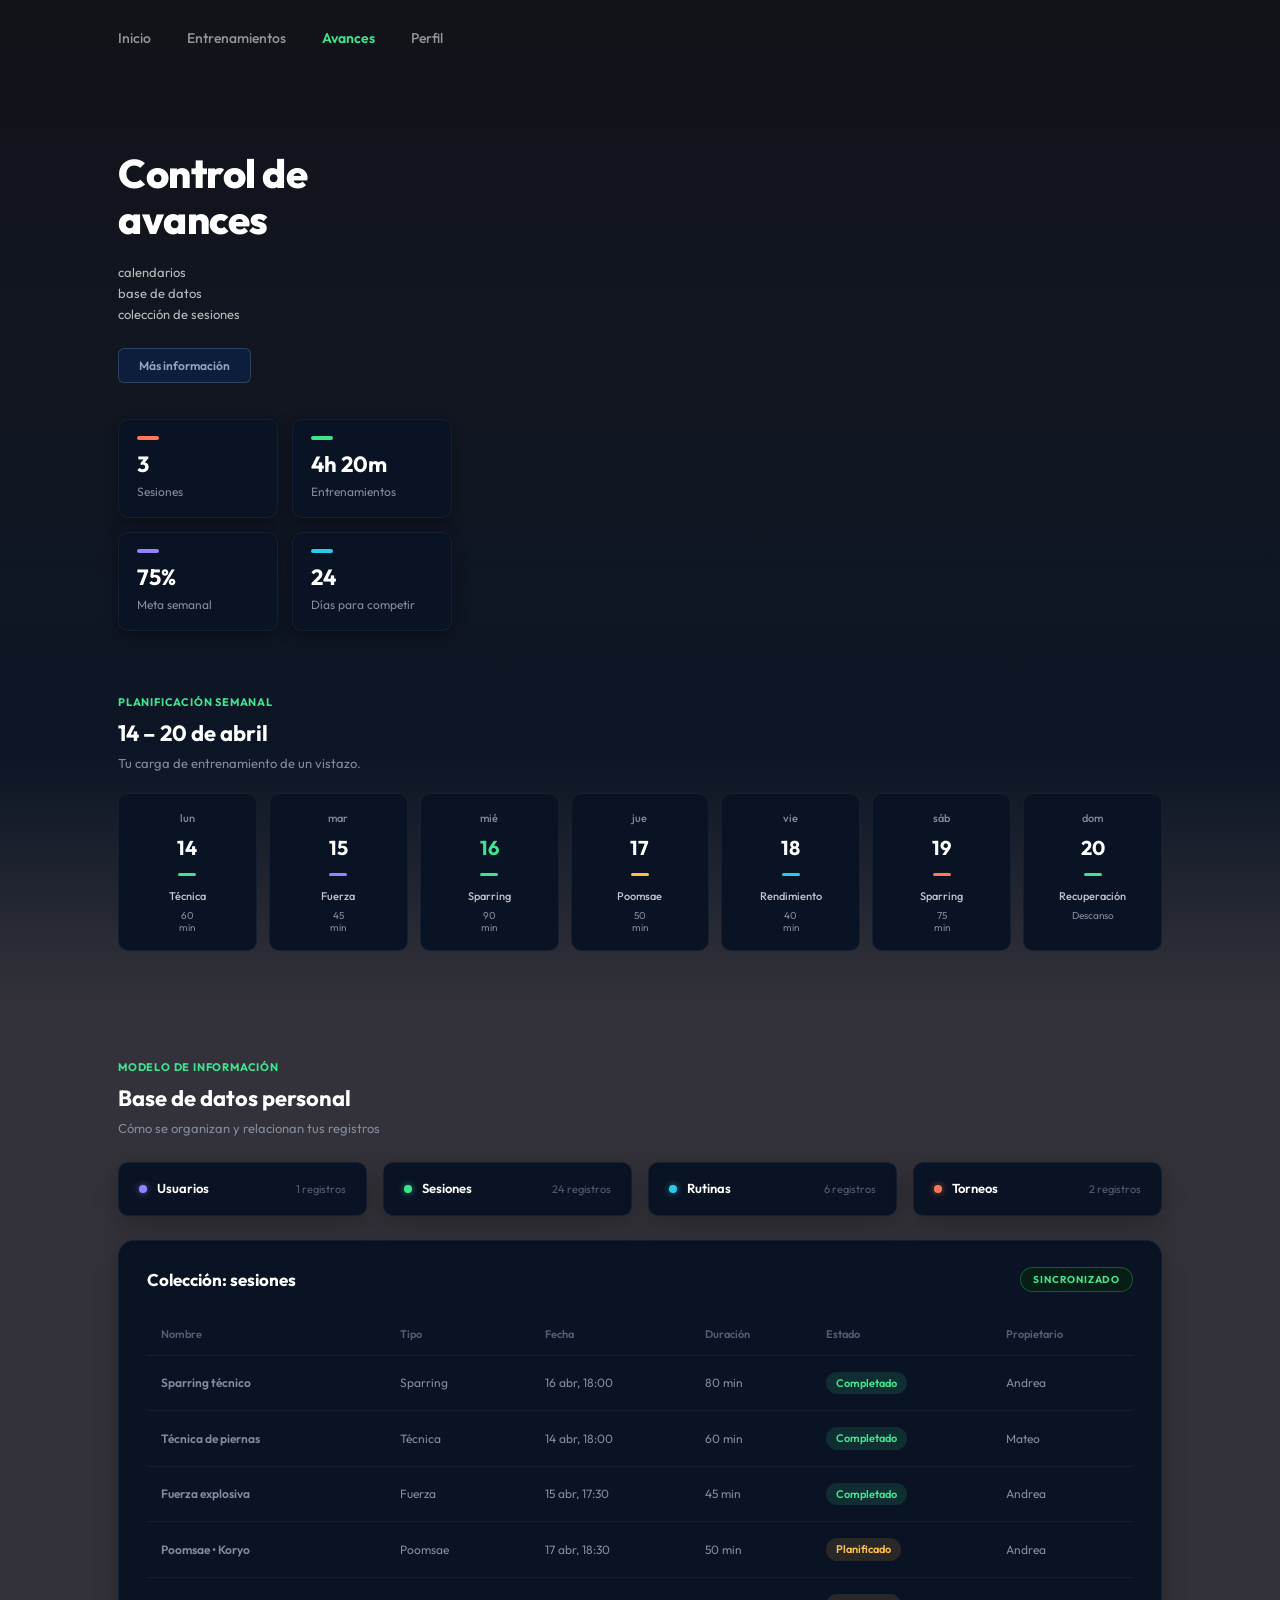
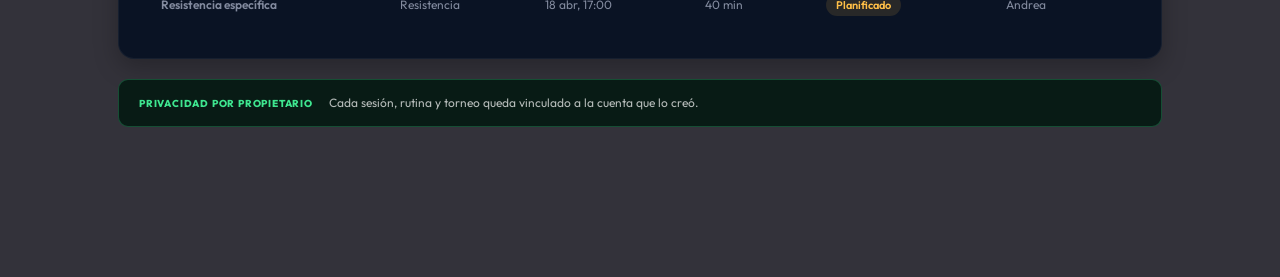
==== commit 7f35b712: "Add files via upload" ====
--- a/avances.html
+++ b/avances.html
@@ -1,14 +1,18 @@
 <!DOCTYPE html>
 <html lang="es">
+
 <head>
     <meta charset="UTF-8">
     <meta name="viewport" content="width=device-width, initial-scale=1.0">
     <title>KickLab - Control de Avances</title>
     <link rel="stylesheet" href="style.css">
+    <link rel="stylesheet" href="css/modals.css">
     <link rel="preconnect" href="https://fonts.googleapis.com">
     <link rel="preconnect" href="https://fonts.gstatic.com" crossorigin>
-    <link href="https://fonts.googleapis.com/css2?family=Outfit:wght@300;400;500;600;700;800&display=swap" rel="stylesheet">
+    <link href="https://fonts.googleapis.com/css2?family=Outfit:wght@300;400;500;600;700;800&display=swap"
+        rel="stylesheet">
 </head>
+
 <body>
     <!-- Encabezado y Navegación Principal -->
     <header class="main-header">
@@ -205,7 +209,7 @@
                                 <td>14 abr, 18:00</td>
                                 <td>60 min</td>
                                 <td><span class="status-pill status-completado">Completado</span></td>
-                                <td class="td-propietario">Andrea</td>
+                                <td class="td-propietario">Mateo</td>
                             </tr>
                             <tr>
                                 <td class="td-nombre">Fuerza explosiva</td>
@@ -243,5 +247,10 @@
             </div>
         </section>
     </main>
+
+    <!-- Scripts de interactividad y persistencia -->
+    <script src="js/storage.js"></script>
+    <script src="js/avances.js"></script>
 </body>
-</html>
+
+</html>
